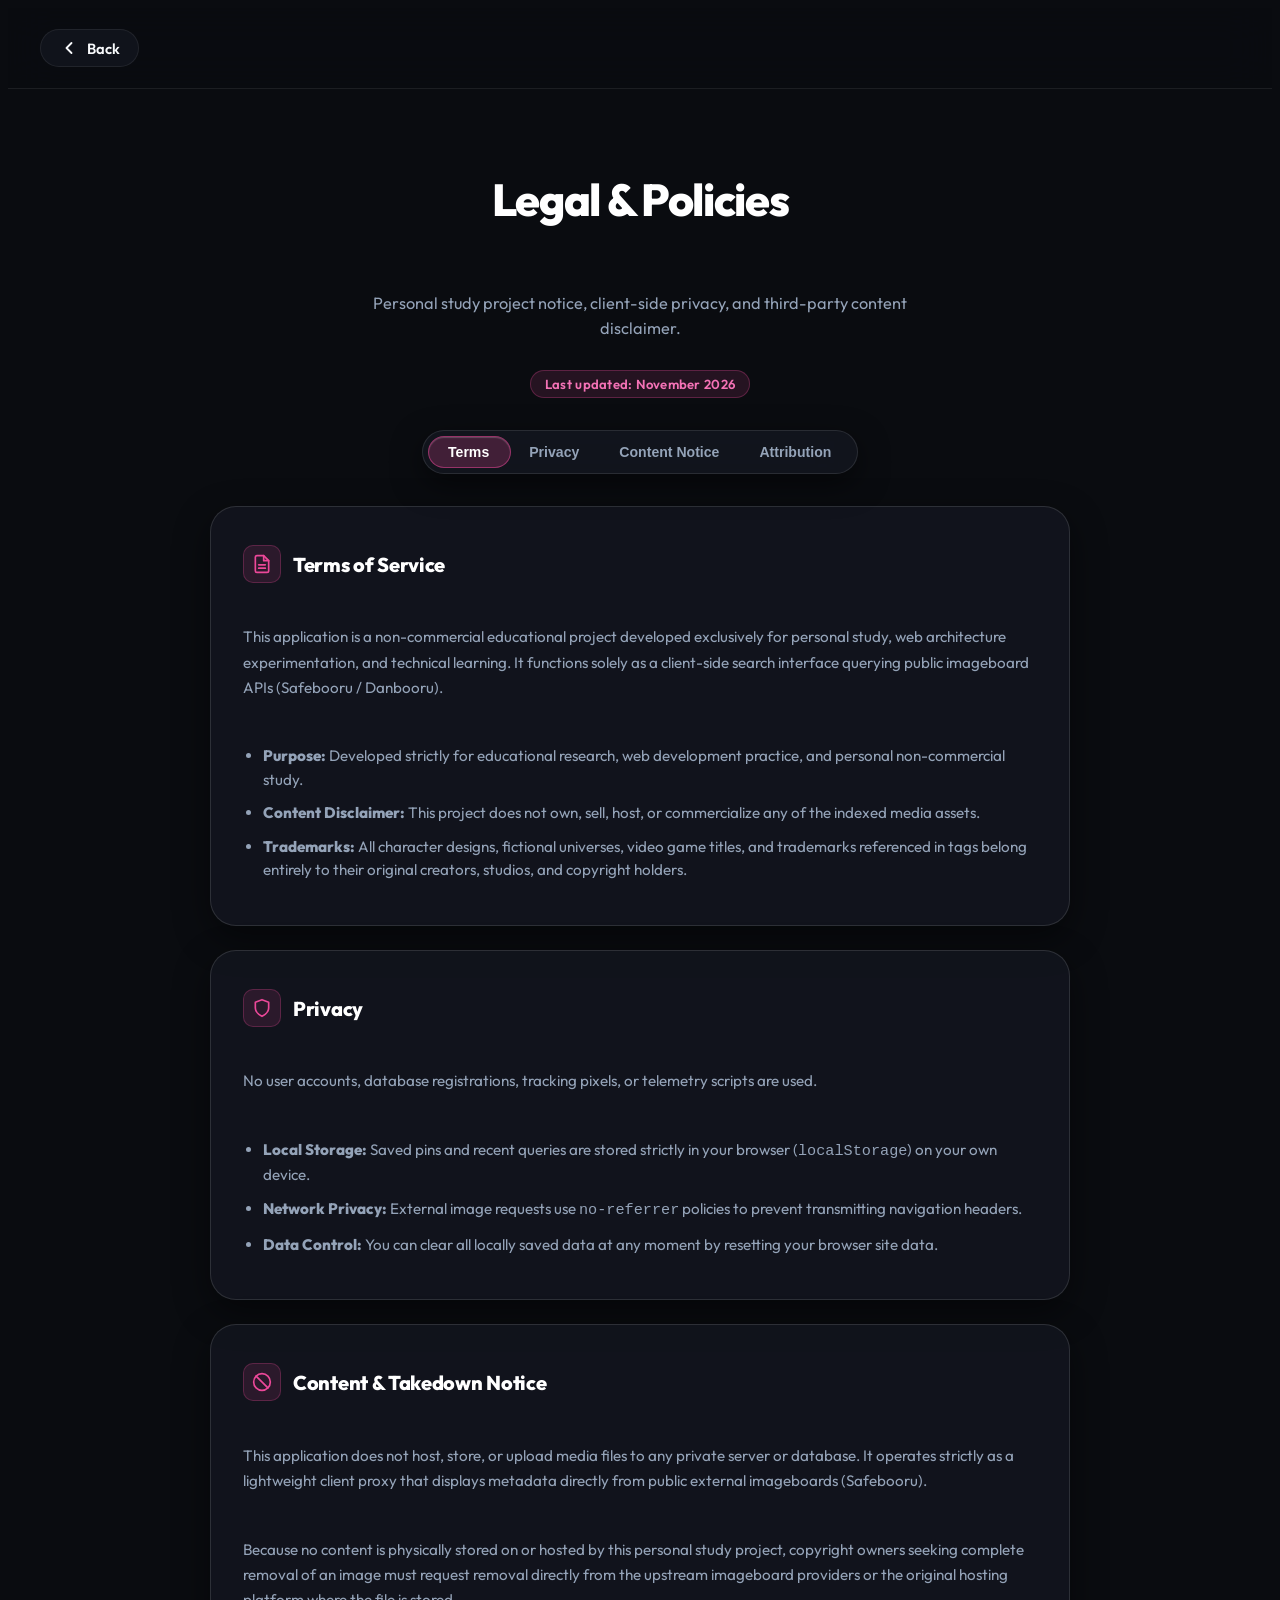
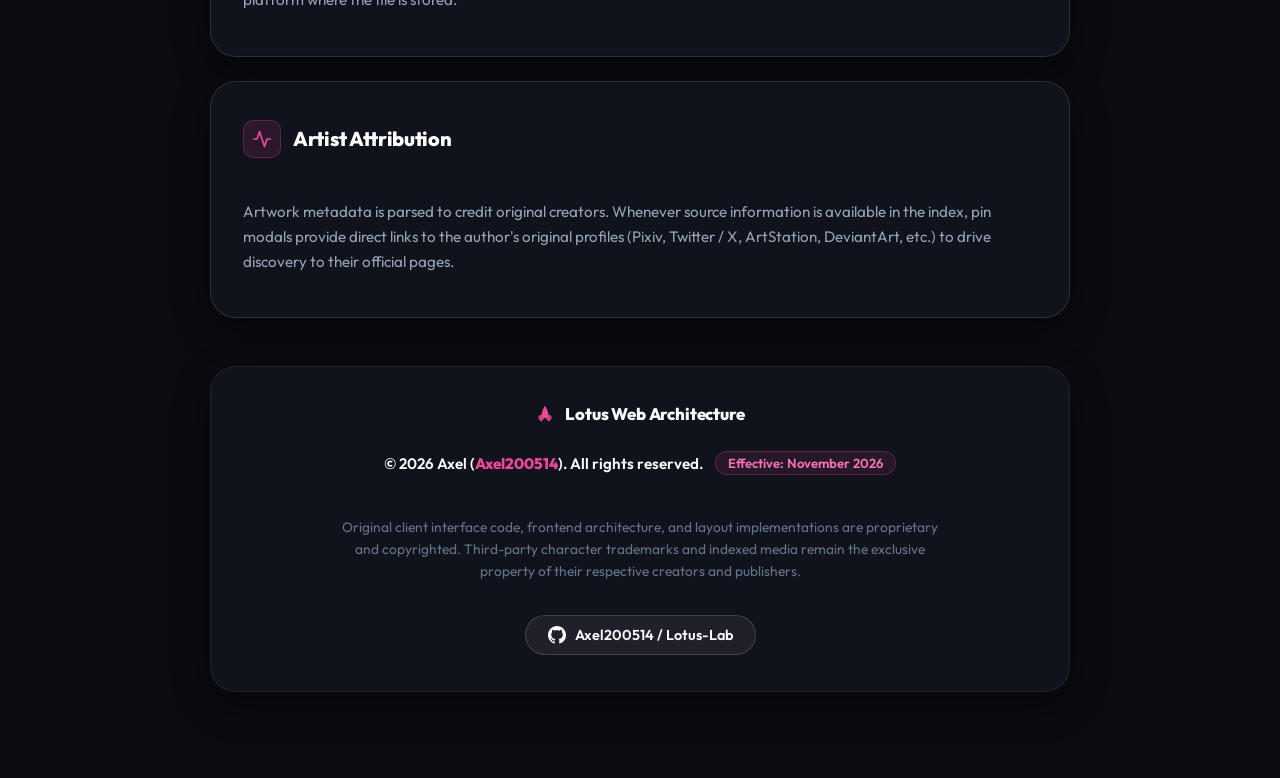
==== legal.html @ e1182fe6 "feat(legal): add last updated badge and effective date November 2026" ====
<!DOCTYPE html>
<html lang="en">
<head>
  <meta charset="UTF-8">
  <meta name="viewport" content="width=device-width, initial-scale=1.0">
  <meta name="referrer" content="no-referrer">
  <title>Legal &amp; Policies</title>
  
  <link rel="stylesheet" href="./styles/variables.css?v=2.9">
  <link rel="stylesheet" href="./styles/reset.css?v=2.9">
  <link rel="stylesheet" href="./styles/layout.css?v=2.9">
  <link rel="stylesheet" href="./styles/utilities.css?v=2.9">
  <link rel="stylesheet" href="./styles/legal.css?v=2.9">

  <link rel="icon" type="image/svg+xml" href="data:image/svg+xml,%3Csvg xmlns='http://www.w3.org/2000/svg' viewBox='0 0 24 24' fill='%23ec4899'%3E%3Cpath d='M12 2C12 2 8 8 8 13C8 15.2091 9.79086 17 12 17C14.2091 17 16 15.2091 16 13C16 8 12 2 12 2Z'/%3E%3Cpath d='M7.5 13C5.567 13 4 14.567 4 16.5C4 18.433 7.5 21 7.5 21C7.5 21 11 18.433 11 16.5C11 14.567 9.433 13 7.5 13Z' fill-opacity='0.8'/%3E%3Cpath d='M16.5 13C14.567 13 13 14.567 13 16.5C13 18.433 16.5 21 16.5 21C16.5 21 20 18.433 20 16.5C20 14.567 18.433 13 16.5 13Z' fill-opacity='0.8'/%3E%3C/svg%3E">
</head>
<body class="legal-page">
  <header class="legal-header">
    <a href="./index.html" class="legal-back-btn" title="Back">
      <svg width="20" height="20" viewBox="0 0 24 24" fill="none" stroke="currentColor" stroke-width="2.2" stroke-linecap="round" stroke-linejoin="round">
        <polyline points="15 18 9 12 15 6"></polyline>
      </svg>
      <span>Back</span>
    </a>
  </header>

  <main class="legal-main">
    <section class="legal-hero">
      <h1 class="legal-hero-title">Legal &amp; Policies</h1>
      <p class="legal-hero-desc">
        Personal study project notice, client-side privacy, and third-party content disclaimer.
      </p>
      <span class="legal-hero-badge">Last updated: November 2026</span>
    </section>

    <nav class="legal-segmented-container" aria-label="Legal navigation">
      <div class="legal-segmented-track">
        <div class="legal-segmented-indicator"></div>
        <button type="button" class="legal-tab-btn active" data-target="terms">Terms</button>
        <button type="button" class="legal-tab-btn" data-target="privacy">Privacy</button>
        <button type="button" class="legal-tab-btn" data-target="dmca">Content Notice</button>
        <button type="button" class="legal-tab-btn" data-target="fair-use">Attribution</button>
      </div>
    </nav>

    <div class="legal-content-sections">
      <article class="legal-card" id="terms">
        <div class="legal-card-header">
          <div class="legal-card-title-group">
            <div class="legal-card-icon">
              <svg width="20" height="20" viewBox="0 0 24 24" fill="none" stroke="currentColor" stroke-width="2" stroke-linecap="round" stroke-linejoin="round">
                <path d="M14 2H6a2 2 0 0 0-2 2v16a2 2 0 0 0 2 2h12a2 2 0 0 0 2-2V8z"></path>
                <polyline points="14 2 14 8 20 8"></polyline>
                <line x1="16" y1="13" x2="8" y2="13"></line>
                <line x1="16" y1="17" x2="8" y2="17"></line>
              </svg>
            </div>
            <h2 class="legal-card-title">Terms of Service</h2>
          </div>
        </div>

        <div class="legal-card-body">
          <p>
            This application is a non-commercial educational project developed exclusively for personal study, web architecture experimentation, and technical learning. It functions solely as a client-side search interface querying public imageboard APIs (Safebooru / Danbooru).
          </p>

          <ul class="legal-list">
            <li><strong>Purpose:</strong> Developed strictly for educational research, web development practice, and personal non-commercial study.</li>
            <li><strong>Content Disclaimer:</strong> This project does not own, sell, host, or commercialize any of the indexed media assets.</li>
            <li><strong>Trademarks:</strong> All character designs, fictional universes, video game titles, and trademarks referenced in tags belong entirely to their original creators, studios, and copyright holders.</li>
          </ul>
        </div>
      </article>

      <article class="legal-card" id="privacy">
        <div class="legal-card-header">
          <div class="legal-card-title-group">
            <div class="legal-card-icon">
              <svg width="20" height="20" viewBox="0 0 24 24" fill="none" stroke="currentColor" stroke-width="2" stroke-linecap="round" stroke-linejoin="round">
                <path d="M12 22s8-4 8-10V5l-8-3-8 3v7c0 6 8 10 8 10z"></path>
              </svg>
            </div>
            <h2 class="legal-card-title">Privacy</h2>
          </div>
        </div>

        <div class="legal-card-body">
          <p>
            No user accounts, database registrations, tracking pixels, or telemetry scripts are used.
          </p>

          <ul class="legal-list">
            <li><strong>Local Storage:</strong> Saved pins and recent queries are stored strictly in your browser (<code>localStorage</code>) on your own device.</li>
            <li><strong>Network Privacy:</strong> External image requests use <code>no-referrer</code> policies to prevent transmitting navigation headers.</li>
            <li><strong>Data Control:</strong> You can clear all locally saved data at any moment by resetting your browser site data.</li>
          </ul>
        </div>
      </article>

      <article class="legal-card" id="dmca">
        <div class="legal-card-header">
          <div class="legal-card-title-group">
            <div class="legal-card-icon">
              <svg width="20" height="20" viewBox="0 0 24 24" fill="none" stroke="currentColor" stroke-width="2" stroke-linecap="round" stroke-linejoin="round">
                <circle cx="12" cy="12" r="10"></circle>
                <line x1="4.93" y1="4.93" x2="19.07" y2="19.07"></line>
              </svg>
            </div>
            <h2 class="legal-card-title">Content &amp; Takedown Notice</h2>
          </div>
        </div>

        <div class="legal-card-body">
          <p>
            This application does not host, store, or upload media files to any private server or database. It operates strictly as a lightweight client proxy that displays metadata directly from public external imageboards (Safebooru).
          </p>

          <p>
            Because no content is physically stored on or hosted by this personal study project, copyright owners seeking complete removal of an image must request removal directly from the upstream imageboard providers or the original hosting platform where the file is stored.
          </p>
        </div>
      </article>

      <article class="legal-card" id="fair-use">
        <div class="legal-card-header">
          <div class="legal-card-title-group">
            <div class="legal-card-icon">
              <svg width="20" height="20" viewBox="0 0 24 24" fill="none" stroke="currentColor" stroke-width="2" stroke-linecap="round" stroke-linejoin="round">
                <polyline points="22 12 18 12 15 21 9 3 6 12 2 12"></polyline>
              </svg>
            </div>
            <h2 class="legal-card-title">Artist Attribution</h2>
          </div>
        </div>

        <div class="legal-card-body">
          <p>
            Artwork metadata is parsed to credit original creators. Whenever source information is available in the index, pin modals provide direct links to the author's original profiles (Pixiv, Twitter / X, ArtStation, DeviantArt, etc.) to drive discovery to their official pages.
          </p>
        </div>
      </article>
    </div>

    <footer class="legal-footer">
      <div class="legal-footer-brand">
        <svg class="legal-footer-icon" width="20" height="20" viewBox="0 0 24 24" fill="currentColor">
          <path d="M12 2C12 2 8 8 8 13C8 15.2091 9.79086 17 12 17C14.2091 17 16 15.2091 16 13C16 8 12 2 12 2Z"/>
          <path d="M7.5 13C5.567 13 4 14.567 4 16.5C4 18.433 7.5 21 7.5 21C7.5 21 11 18.433 11 16.5C11 14.567 9.433 13 7.5 13Z" opacity="0.85"/>
          <path d="M16.5 13C14.567 13 13 14.567 13 16.5C13 18.433 16.5 21 16.5 21C16.5 21 20 18.433 20 16.5C20 14.567 18.433 13 16.5 13Z" opacity="0.85"/>
        </svg>
        <span class="legal-footer-title">Lotus Web Architecture</span>
      </div>

      <div class="legal-footer-meta">
        <p class="legal-footer-copyright">
          &copy; 2026 Axel (<a href="https://github.com/Axel200514" target="_blank" rel="noopener noreferrer" class="legal-footer-author">Axel200514</a>). All rights reserved.
        </p>
        <span class="legal-footer-date">Effective: November 2026</span>
      </div>

      <p class="legal-footer-subtext">
        Original client interface code, frontend architecture, and layout implementations are proprietary and copyrighted. Third-party character trademarks and indexed media remain the exclusive property of their respective creators and publishers.
      </p>

      <div class="legal-footer-links">
        <a href="https://github.com/Axel200514/Lotus-Lab" target="_blank" rel="noopener noreferrer" class="legal-github-btn">
          <svg width="18" height="18" viewBox="0 0 24 24" fill="currentColor">
            <path d="M12 0C5.37 0 0 5.37 0 12c0 5.31 3.435 9.795 8.205 11.385.6.105.825-.255.825-.57 0-.285-.015-1.23-.015-2.235-3.015.555-3.795-.735-4.035-1.41-.135-.345-.72-1.41-1.23-1.695-.42-.225-1.02-.78-.015-.795.945-.015 1.62.87 1.845 1.23 1.08 1.815 2.805 1.305 3.495.99.105-.78.42-1.305.765-1.605-2.67-.3-5.46-1.335-5.46-5.925 0-1.305.465-2.385 1.23-3.225-.12-.3-.54-1.53.12-3.18 0 0 1.005-.315 3.3 1.23.96-.27 1.98-.405 3-.405s2.04.135 3 .405c2.295-1.56 3.3-1.23 3.3-1.23.66 1.65.24 2.88.12 3.18.765.84 1.23 1.905 1.23 3.225 0 4.605-2.805 5.625-5.475 5.925.435.375.81 1.095.81 2.22 0 1.605-.015 2.895-.015 3.3 0 .315.225.69.825.57A12.02 12.02 0 0024 12c0-6.63-5.37-12-12-12z"/>
          </svg>
          <span>Axel200514 / Lotus-Lab</span>
        </a>
      </div>
    </footer>
  </main>

  <script type="module" src="./modules/legal/legal.js?v=2.9"></script>
</body>
</html>
---- styles/variables.css ----
@font-face {
  font-family: "Outfit";
  src: url("./Fonts/Outfit-Light.ttf") format("truetype");
  font-weight: 300;
  font-style: normal;
  font-display: swap;
}

@font-face {
  font-family: "Outfit";
  src: url("./Fonts/Outfit-Regular.ttf") format("truetype");
  font-weight: 400;
  font-style: normal;
  font-display: swap;
}

@font-face {
  font-family: "Outfit";
  src: url("./Fonts/Outfit-SemiBold.ttf") format("truetype");
  font-weight: 600;
  font-style: normal;
  font-display: swap;
}

@font-face {
  font-family: "Outfit";
  src: url("./Fonts/Outfit-ExtraBold.ttf") format("truetype");
  font-weight: 800;
  font-style: normal;
  font-display: swap;
}

:root {
  --bg-primary: #0a0c10;
  --bg-surface: rgba(24, 27, 34, 0.65);
  --bg-surface-hover: rgba(36, 40, 52, 0.8);
  --bg-card: rgba(255, 255, 255, 0.05);
  --bg-input: rgba(255, 255, 255, 0.07);
  --text-primary: #f8fafc;
  --text-secondary: #94a3b8;
  --text-muted: #64748b;
  --brand-lotus: #ec4899;
  --brand-lotus-hover: #db2777;
  --brand-lotus-light: rgba(236, 72, 153, 0.18);
  --border-subtle: rgba(255, 255, 255, 0.1);
  --success: #10b981;
  --radius-sm: 10px;
  --radius-md: 18px;
  --radius-lg: 26px;
  --radius-full: 9999px;
  --font-family: "Outfit", -apple-system, BlinkMacSystemFont, "Segoe UI", Roboto, sans-serif;
  --transition-fast: 200ms cubic-bezier(0.25, 1, 0.5, 1);
  --header-height: 80px;

  --ease-spring: cubic-bezier(0.34, 1.56, 0.64, 1);
  --ease-spring-soft: cubic-bezier(0.25, 1, 0.3, 1);
  --ease-press: cubic-bezier(0.4, 0, 0.2, 1);
  --transition-spring: 360ms cubic-bezier(0.34, 1.56, 0.64, 1);
  --transition-spring-fast: 260ms cubic-bezier(0.34, 1.56, 0.64, 1);
  --transition-press: 110ms cubic-bezier(0.4, 0, 0.2, 1);

  --glass-bg: rgba(22, 25, 34, 0.68);
  --glass-bg-hover: rgba(35, 40, 54, 0.82);
  --glass-border: 1px solid rgba(255, 255, 255, 0.12);
  --glass-border-subtle: 1px solid rgba(255, 255, 255, 0.07);
  --glass-shine: inset 0 1px 1px 0 rgba(255, 255, 255, 0.22);
  --glass-shadow: 0 12px 36px rgba(0, 0, 0, 0.45);
  --glass-blur: blur(24px) saturate(190%);
  --glass-blur-sm: blur(14px) saturate(160%);
}

@keyframes bubble-pop {
  0% {
    transform: scale(0.92);
  }
  55% {
    transform: scale(1.07);
  }
  100% {
    transform: scale(1);
  }
}
---- styles/layout.css ----
.app-container {
  min-height: 100vh;
  display: flex;
  flex-direction: column;
}

.header {
  position: sticky;
  top: 0;
  z-index: 50;
  height: var(--header-height);
  background: rgba(10, 12, 16, 0.72);
  backdrop-filter: var(--glass-blur);
  -webkit-backdrop-filter: var(--glass-blur);
  border-bottom: 1px solid rgba(255, 255, 255, 0.08);
  box-shadow: 0 4px 20px rgba(0, 0, 0, 0.25);
  display: flex;
  align-items: center;
  justify-content: space-between;
  padding: 0 24px;
  gap: 16px;
}

.main-content {
  flex: 1;
  padding: 0 24px 60px;
  max-width: 1920px;
  width: 100%;
  margin: 0 auto;
}

.pins-masonry {
  display: flex;
  gap: 16px;
  align-items: flex-start;
  width: 100%;
}

.pins-masonry .empty-state {
  flex: 1 1 100%;
  width: 100%;
  min-width: 100%;
}

.pins-col {
  flex: 1;
  display: flex;
  flex-direction: column;
  gap: 16px;
  min-width: 0;
}

@media (max-width: 900px) {
  .pins-masonry {
    gap: 12px;
  }
  .pins-col {
    gap: 12px;
  }
}

@media (max-width: 768px) {
  .header {
    backdrop-filter: none;
    -webkit-backdrop-filter: none;
    background: rgba(10, 12, 16, 0.95);
  }
}

@media (max-width: 640px) {
  .header {
    padding: 0 12px;
    gap: 8px;
    height: 54px;
  }
  .main-content {
    padding: 0 8px 95px;
  }
  .pins-masonry {
    gap: 8px;
  }
  .pins-col {
    gap: 8px;
  }
}

.header-info-btn {
  display: inline-flex;
  align-items: center;
  justify-content: center;
  width: 42px;
  height: 42px;
  border-radius: var(--radius-full);
  background: rgba(255, 255, 255, 0.05);
  border: var(--glass-border-subtle);
  color: var(--text-secondary);
  text-decoration: none;
  flex-shrink: 0;
  transition: background-color var(--transition-fast), color var(--transition-fast), transform var(--transition-spring-fast);
}

.header-info-btn:hover {
  background: rgba(255, 255, 255, 0.12);
  color: var(--text-primary);
  transform: scale(1.06);
}

.header-info-btn:active {
  transform: scale(0.94);
}

.end-legal-link {
  display: inline-block;
  margin-top: 8px;
  font-size: 0.85rem;
  color: var(--brand-lotus);
  text-decoration: none;
  transition: opacity var(--transition-fast);
}

.end-legal-link:hover {
  text-decoration: underline;
}
---- styles/legal.css ----
html:has(.legal-page),
body.legal-page {
  scrollbar-width: none;
  -ms-overflow-style: none;
}

html:has(.legal-page)::-webkit-scrollbar,
body.legal-page::-webkit-scrollbar {
  display: none;
  width: 0;
  height: 0;
}

.legal-page {
  min-height: 100vh;
  min-height: 100dvh;
  background-color: var(--bg-primary);
  color: var(--text-primary);
  font-family: var(--font-family);
  display: flex;
  flex-direction: column;
  scrollbar-width: none;
  -ms-overflow-style: none;
}

.legal-page::-webkit-scrollbar {
  display: none;
  width: 0;
  height: 0;
}

.legal-header {
  position: sticky;
  top: 0;
  z-index: 100;
  height: var(--header-height);
  padding: 0 32px;
  display: flex;
  align-items: center;
  background: rgba(10, 12, 16, 0.95);
  backdrop-filter: var(--glass-blur);
  -webkit-backdrop-filter: var(--glass-blur);
  border-bottom: 1px solid rgba(255, 255, 255, 0.08);
}

.legal-back-btn {
  display: inline-flex;
  align-items: center;
  gap: 8px;
  padding: 8px 18px;
  background: var(--glass-bg);
  border: var(--glass-border-subtle);
  border-radius: var(--radius-full);
  color: var(--text-primary);
  text-decoration: none;
  font-size: 0.92rem;
  font-weight: 600;
  transition: transform var(--transition-spring-fast), background-color var(--transition-fast), border-color var(--transition-fast);
}

.legal-back-btn:hover {
  background: var(--glass-bg-hover);
  border-color: rgba(255, 255, 255, 0.2);
  transform: translate3d(-2px, 0, 0);
}

.legal-back-btn:active {
  transform: scale(0.96);
}

.legal-main {
  flex: 1;
  max-width: 860px;
  width: 100%;
  margin: 0 auto;
  padding: 48px 24px 80px;
  display: flex;
  flex-direction: column;
  gap: 32px;
}

.legal-hero {
  text-align: center;
  display: flex;
  flex-direction: column;
  align-items: center;
  gap: 12px;
}

.legal-hero-badge {
  display: inline-flex;
  align-items: center;
  gap: 6px;
  padding: 5px 14px;
  background: rgba(236, 72, 153, 0.12);
  border: 1px solid rgba(236, 72, 153, 0.28);
  border-radius: var(--radius-full);
  color: #f472b6;
  font-size: 0.82rem;
  font-weight: 600;
  letter-spacing: 0.02em;
}

.legal-hero-title {
  font-size: clamp(2rem, 4vw, 2.8rem);
  font-weight: 800;
  letter-spacing: -0.03em;
  line-height: 1.15;
  color: #ffffff;
}

.legal-hero-desc {
  max-width: 580px;
  font-size: 1.02rem;
  color: var(--text-secondary);
  line-height: 1.55;
}

.legal-segmented-container {
  position: sticky;
  top: calc(var(--header-height) + 12px);
  z-index: 50;
  display: flex;
  justify-content: center;
}

.legal-segmented-track {
  position: relative;
  display: flex;
  align-items: center;
  padding: 5px;
  background: rgba(18, 22, 30, 0.95);
  backdrop-filter: var(--glass-blur);
  -webkit-backdrop-filter: var(--glass-blur);
  border: 1px solid rgba(255, 255, 255, 0.1);
  border-radius: var(--radius-full);
  box-shadow: 0 10px 30px rgba(0, 0, 0, 0.5);
  max-width: 100%;
  overflow-x: auto;
  scrollbar-width: none;
  -ms-overflow-style: none;
}

.legal-segmented-track::-webkit-scrollbar {
  display: none;
  width: 0;
  height: 0;
}

.legal-segmented-indicator {
  position: absolute;
  top: 5px;
  bottom: 5px;
  left: 0;
  border-radius: var(--radius-full);
  background: rgba(236, 72, 153, 0.22);
  border: 1px solid rgba(236, 72, 153, 0.5);
  box-shadow: inset 0 1px 1px 0 rgba(255, 255, 255, 0.2);
  transition: transform 320ms cubic-bezier(0.16, 1, 0.3, 1), width 320ms cubic-bezier(0.16, 1, 0.3, 1);
  pointer-events: none;
}

.legal-tab-btn {
  position: relative;
  z-index: 2;
  border: none;
  background: transparent;
  color: var(--text-secondary);
  font-size: 0.88rem;
  font-weight: 600;
  padding: 8px 20px;
  border-radius: var(--radius-full);
  cursor: pointer;
  white-space: nowrap;
  transition: color var(--transition-fast), transform var(--transition-press);
}

.legal-tab-btn:active {
  transform: scale(0.96);
}

.legal-tab-btn.active {
  color: #ffffff;
}

.legal-content-sections {
  display: flex;
  flex-direction: column;
  gap: 24px;
}

.legal-card {
  position: relative;
  padding: 28px 32px;
  background: var(--glass-bg);
  border: var(--glass-border);
  box-shadow: var(--glass-shadow);
  border-radius: var(--radius-lg);
  display: flex;
  flex-direction: column;
  gap: 16px;
  transition: border-color var(--transition-fast);
}

@media (hover: hover) {
  .legal-card:hover {
    transform: translate3d(0, -2px, 0);
    border-color: rgba(255, 255, 255, 0.18);
  }
}

.legal-card-header {
  display: flex;
  align-items: center;
  justify-content: space-between;
}

.legal-card-title-group {
  display: flex;
  align-items: center;
  gap: 12px;
}

.legal-card-icon {
  width: 36px;
  height: 36px;
  border-radius: 10px;
  display: flex;
  align-items: center;
  justify-content: center;
  background: rgba(236, 72, 153, 0.12);
  color: var(--brand-lotus);
  border: 1px solid rgba(236, 72, 153, 0.25);
  flex-shrink: 0;
}

.legal-card-title {
  font-size: 1.25rem;
  font-weight: 700;
  letter-spacing: -0.015em;
  color: #ffffff;
}

.legal-card-body {
  display: flex;
  flex-direction: column;
  gap: 14px;
  color: var(--text-secondary);
  font-size: 0.95rem;
  line-height: 1.65;
}

.legal-card-body p strong {
  color: var(--text-primary);
}

.legal-list {
  display: flex;
  flex-direction: column;
  gap: 10px;
  padding-left: 20px;
}

.legal-list li {
  line-height: 1.55;
}

.legal-inline-link {
  color: var(--brand-lotus);
  text-decoration: none;
  font-weight: 600;
  transition: opacity var(--transition-fast);
}

.legal-inline-link:hover {
  text-decoration: underline;
}

.legal-footer {
  margin-top: 16px;
  padding: 36px 32px;
  background: var(--glass-bg);
  border: var(--glass-border-subtle);
  border-radius: var(--radius-lg);
  box-shadow: var(--glass-shadow);
  display: flex;
  flex-direction: column;
  align-items: center;
  text-align: center;
  gap: 14px;
}

.legal-footer-brand {
  display: inline-flex;
  align-items: center;
  gap: 10px;
}

.legal-footer-icon {
  color: var(--brand-lotus);
}

.legal-footer-title {
  font-size: 1.05rem;
  font-weight: 700;
  letter-spacing: -0.01em;
  color: var(--text-primary);
}

.legal-footer-meta {
  display: flex;
  align-items: center;
  justify-content: center;
  flex-wrap: wrap;
  gap: 12px;
}

.legal-footer-copyright {
  font-size: 0.95rem;
  font-weight: 600;
  color: var(--text-primary);
}

.legal-footer-date {
  font-size: 0.82rem;
  font-weight: 600;
  color: #f472b6;
  background: rgba(236, 72, 153, 0.1);
  padding: 3px 12px;
  border-radius: var(--radius-full);
  border: 1px solid rgba(236, 72, 153, 0.25);
}

.legal-footer-author {
  color: var(--brand-lotus);
  text-decoration: none;
  font-weight: 700;
  transition: opacity var(--transition-fast);
}

.legal-footer-author:hover {
  text-decoration: underline;
}

.legal-footer-subtext {
  max-width: 620px;
  font-size: 0.86rem;
  color: var(--text-muted);
  line-height: 1.6;
}

.legal-footer-links {
  margin-top: 6px;
  display: flex;
  align-items: center;
  justify-content: center;
  gap: 12px;
}

.legal-github-btn {
  display: inline-flex;
  align-items: center;
  gap: 9px;
  padding: 10px 22px;
  background: rgba(255, 255, 255, 0.06);
  border: 1px solid rgba(255, 255, 255, 0.14);
  border-radius: var(--radius-full);
  color: var(--text-primary);
  text-decoration: none;
  font-size: 0.9rem;
  font-weight: 600;
  transition: background-color var(--transition-fast), border-color var(--transition-fast), transform var(--transition-spring-fast);
}

.legal-github-btn:hover {
  background: rgba(255, 255, 255, 0.12);
  border-color: rgba(255, 255, 255, 0.28);
  transform: translate3d(0, -2px, 0);
}

.legal-github-btn:active {
  transform: scale(0.96);
}

@media (max-width: 768px) {
  .legal-header {
    height: 56px;
    background: #0a0c10;
    backdrop-filter: none;
    -webkit-backdrop-filter: none;
    border-bottom: 1px solid rgba(255, 255, 255, 0.08);
    padding: 0 16px;
  }

  .legal-segmented-container {
    top: 64px;
    padding: 0;
  }

  .legal-segmented-track {
    background: rgba(22, 27, 36, 0.98);
    backdrop-filter: none;
    -webkit-backdrop-filter: none;
    box-shadow: 0 8px 24px rgba(0, 0, 0, 0.6);
  }

  .legal-main {
    padding: 20px 16px 60px;
    gap: 20px;
  }

  .legal-hero {
    gap: 8px;
  }

  .legal-hero-title {
    font-size: 1.75rem;
  }

  .legal-hero-desc {
    font-size: 0.92rem;
  }

  .legal-card {
    padding: 20px 16px;
  }

  .legal-footer {
    padding: 24px 18px;
    gap: 12px;
  }

  .legal-footer-subtext {
    font-size: 0.82rem;
  }
}
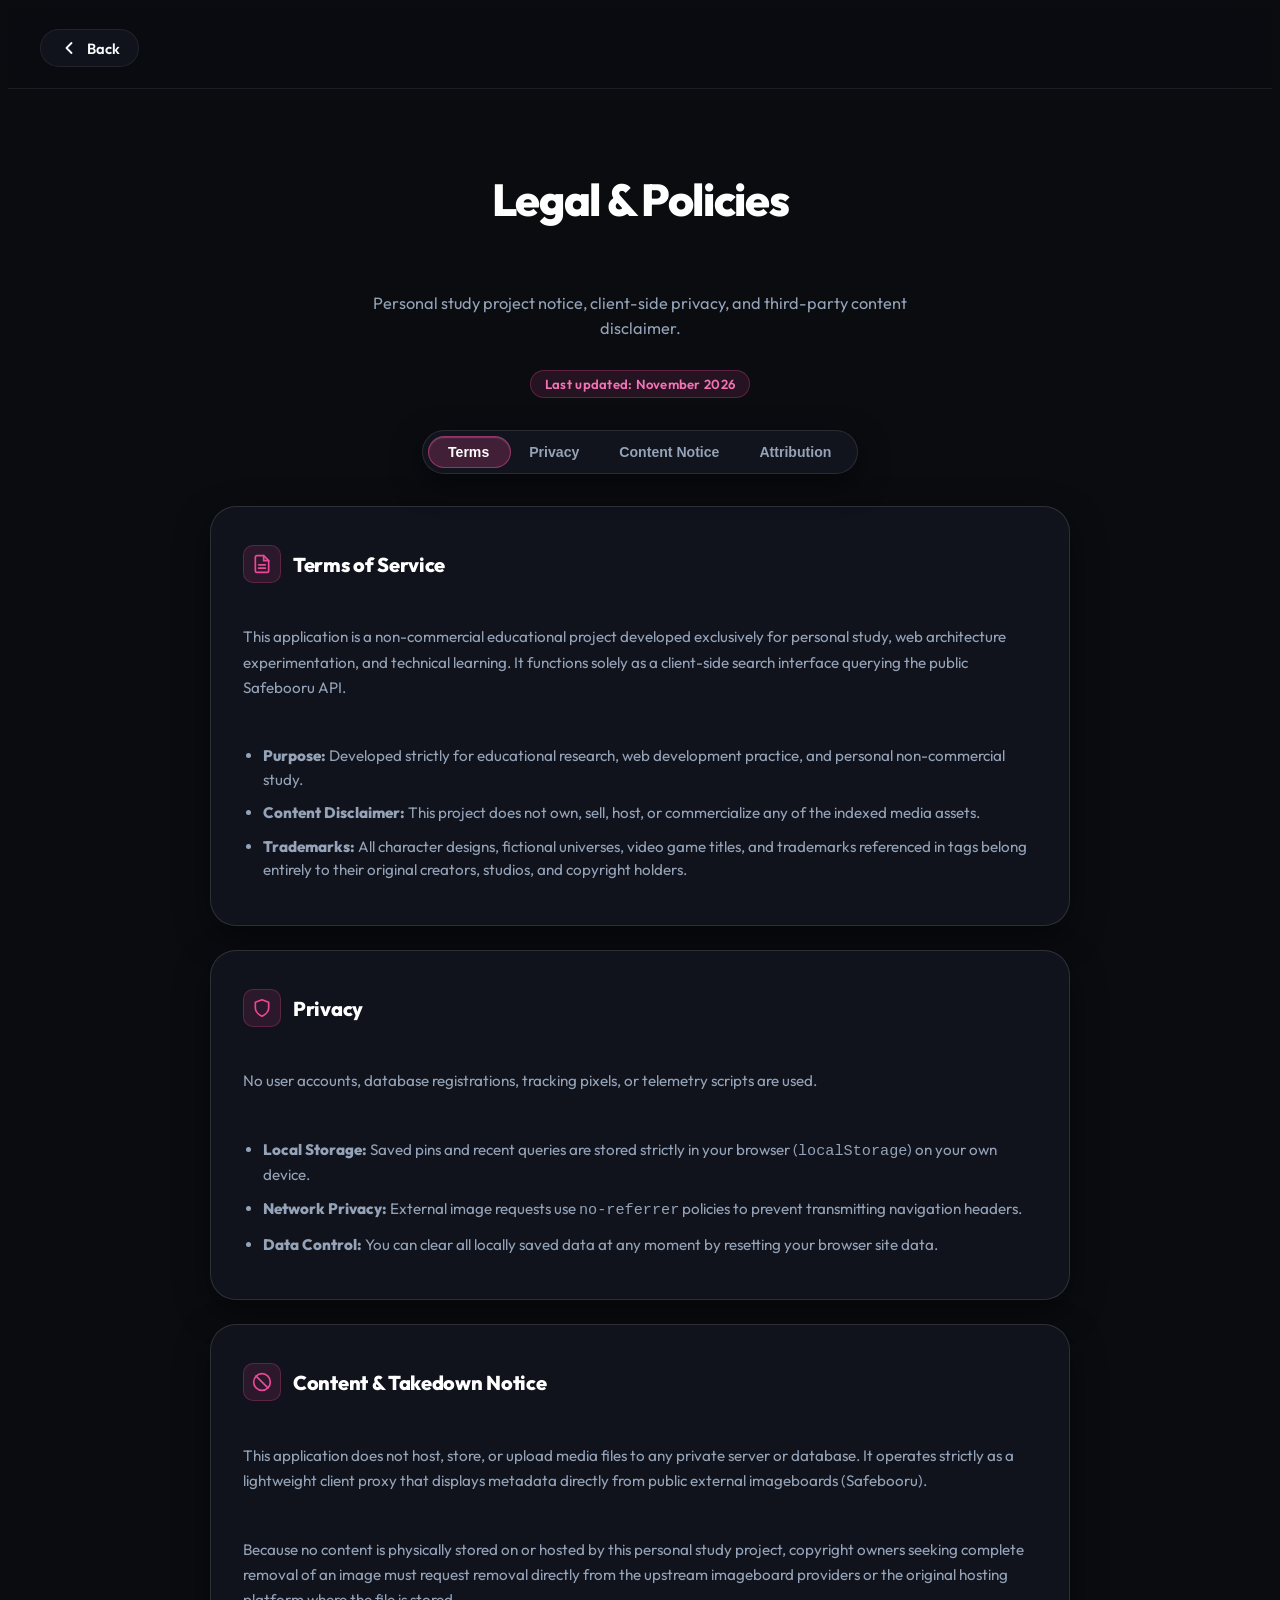
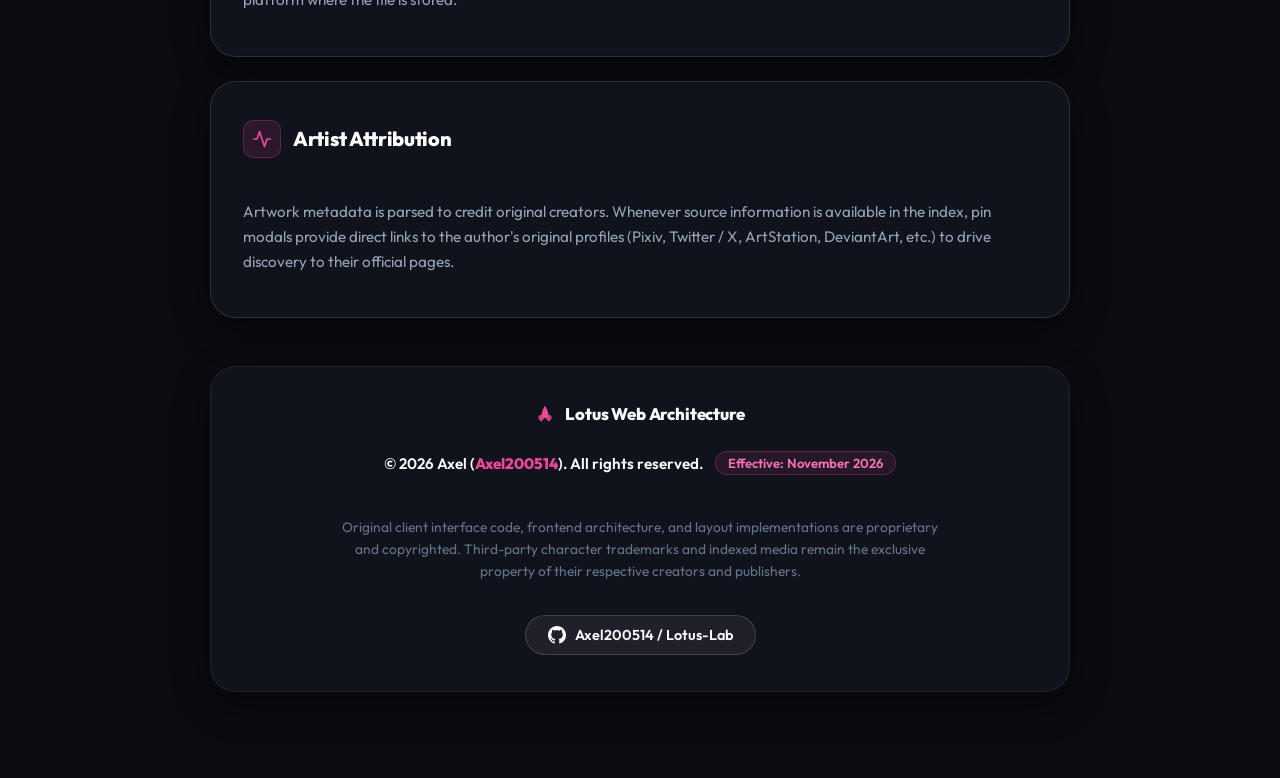
==== commit ecb8070d: "Lotus-Lab" ====
--- a/legal.html
+++ b/legal.html
@@ -6,11 +6,11 @@
   <meta name="referrer" content="no-referrer">
   <title>Legal &amp; Policies</title>
   
-  <link rel="stylesheet" href="./styles/variables.css?v=2.9">
-  <link rel="stylesheet" href="./styles/reset.css?v=2.9">
-  <link rel="stylesheet" href="./styles/layout.css?v=2.9">
-  <link rel="stylesheet" href="./styles/utilities.css?v=2.9">
-  <link rel="stylesheet" href="./styles/legal.css?v=2.9">
+  <link rel="stylesheet" href="./styles/variables.css?v=3.6">
+  <link rel="stylesheet" href="./styles/reset.css?v=3.6">
+  <link rel="stylesheet" href="./styles/layout.css?v=3.6">
+  <link rel="stylesheet" href="./styles/utilities.css?v=3.6">
+  <link rel="stylesheet" href="./styles/legal.css?v=3.6">
 
   <link rel="icon" type="image/svg+xml" href="data:image/svg+xml,%3Csvg xmlns='http://www.w3.org/2000/svg' viewBox='0 0 24 24' fill='%23ec4899'%3E%3Cpath d='M12 2C12 2 8 8 8 13C8 15.2091 9.79086 17 12 17C14.2091 17 16 15.2091 16 13C16 8 12 2 12 2Z'/%3E%3Cpath d='M7.5 13C5.567 13 4 14.567 4 16.5C4 18.433 7.5 21 7.5 21C7.5 21 11 18.433 11 16.5C11 14.567 9.433 13 7.5 13Z' fill-opacity='0.8'/%3E%3Cpath d='M16.5 13C14.567 13 13 14.567 13 16.5C13 18.433 16.5 21 16.5 21C16.5 21 20 18.433 20 16.5C20 14.567 18.433 13 16.5 13Z' fill-opacity='0.8'/%3E%3C/svg%3E">
 </head>
@@ -61,7 +61,7 @@
 
         <div class="legal-card-body">
           <p>
-            This application is a non-commercial educational project developed exclusively for personal study, web architecture experimentation, and technical learning. It functions solely as a client-side search interface querying public imageboard APIs (Safebooru / Danbooru).
+            This application is a non-commercial educational project developed exclusively for personal study, web architecture experimentation, and technical learning. It functions solely as a client-side search interface querying the public Safebooru API.
           </p>
 
           <ul class="legal-list">
@@ -153,7 +153,7 @@
 
       <div class="legal-footer-meta">
         <p class="legal-footer-copyright">
-          &copy; 2026 Axel (<a href="https://github.com/Axel200514" target="_blank" rel="noopener noreferrer" class="legal-footer-author">Axel200514</a>). All rights reserved.
+          &copy; <span id="legal-copyright-year">2026</span> Axel (<a href="https://github.com/Axel200514" target="_blank" rel="noopener noreferrer" class="legal-footer-author">Axel200514</a>). All rights reserved.
         </p>
         <span class="legal-footer-date">Effective: November 2026</span>
       </div>
@@ -173,6 +173,6 @@
     </footer>
   </main>
 
-  <script type="module" src="./modules/legal/legal.js?v=2.9"></script>
+  <script type="module" src="./modules/legal/legal.js?v=3.6"></script>
 </body>
 </html>
--- a/styles/layout.css
+++ b/styles/layout.css
@@ -65,6 +65,9 @@
     -webkit-backdrop-filter: none;
     background: rgba(10, 12, 16, 0.95);
   }
+  .main-content {
+    padding: 0 16px 95px;
+  }
 }
 
 @media (max-width: 640px) {
@@ -109,15 +112,4 @@
   transform: scale(0.94);
 }
 
-.end-legal-link {
-  display: inline-block;
-  margin-top: 8px;
-  font-size: 0.85rem;
-  color: var(--brand-lotus);
-  text-decoration: none;
-  transition: opacity var(--transition-fast);
-}
 
-.end-legal-link:hover {
-  text-decoration: underline;
-}
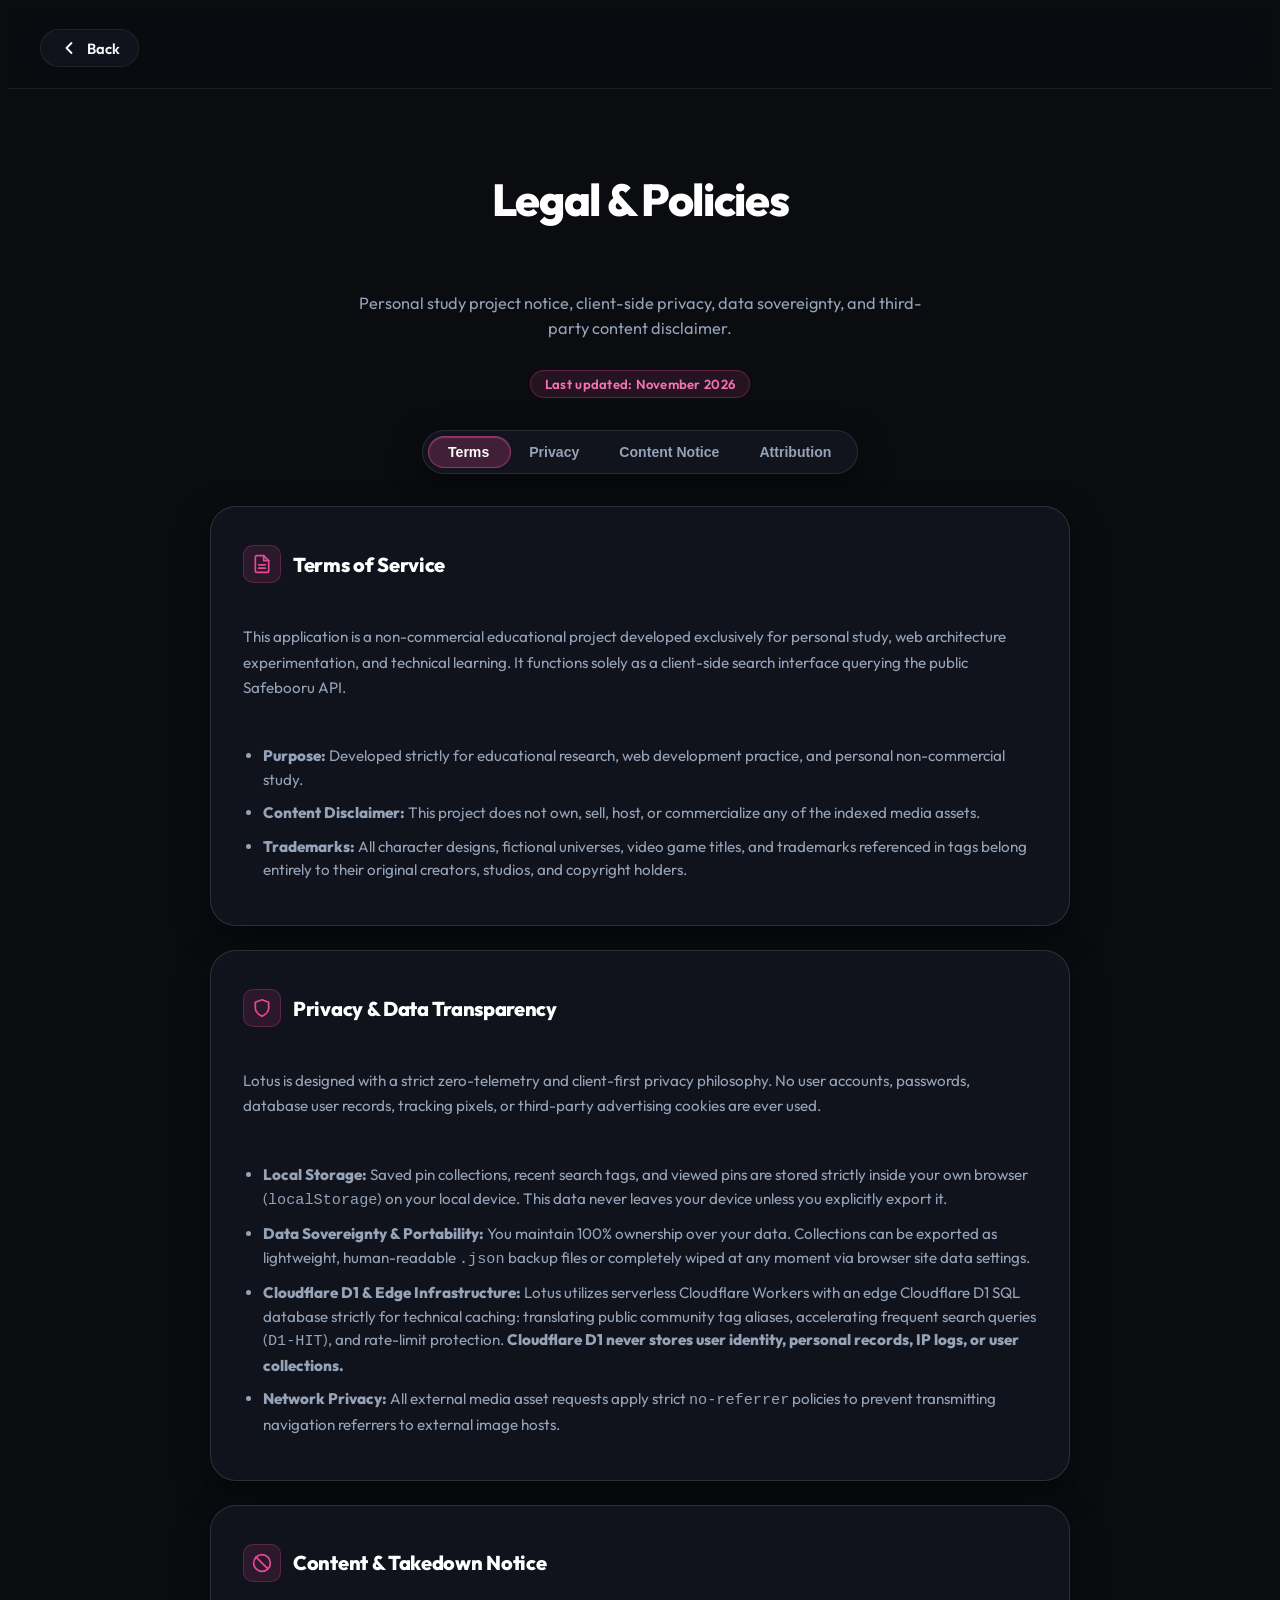
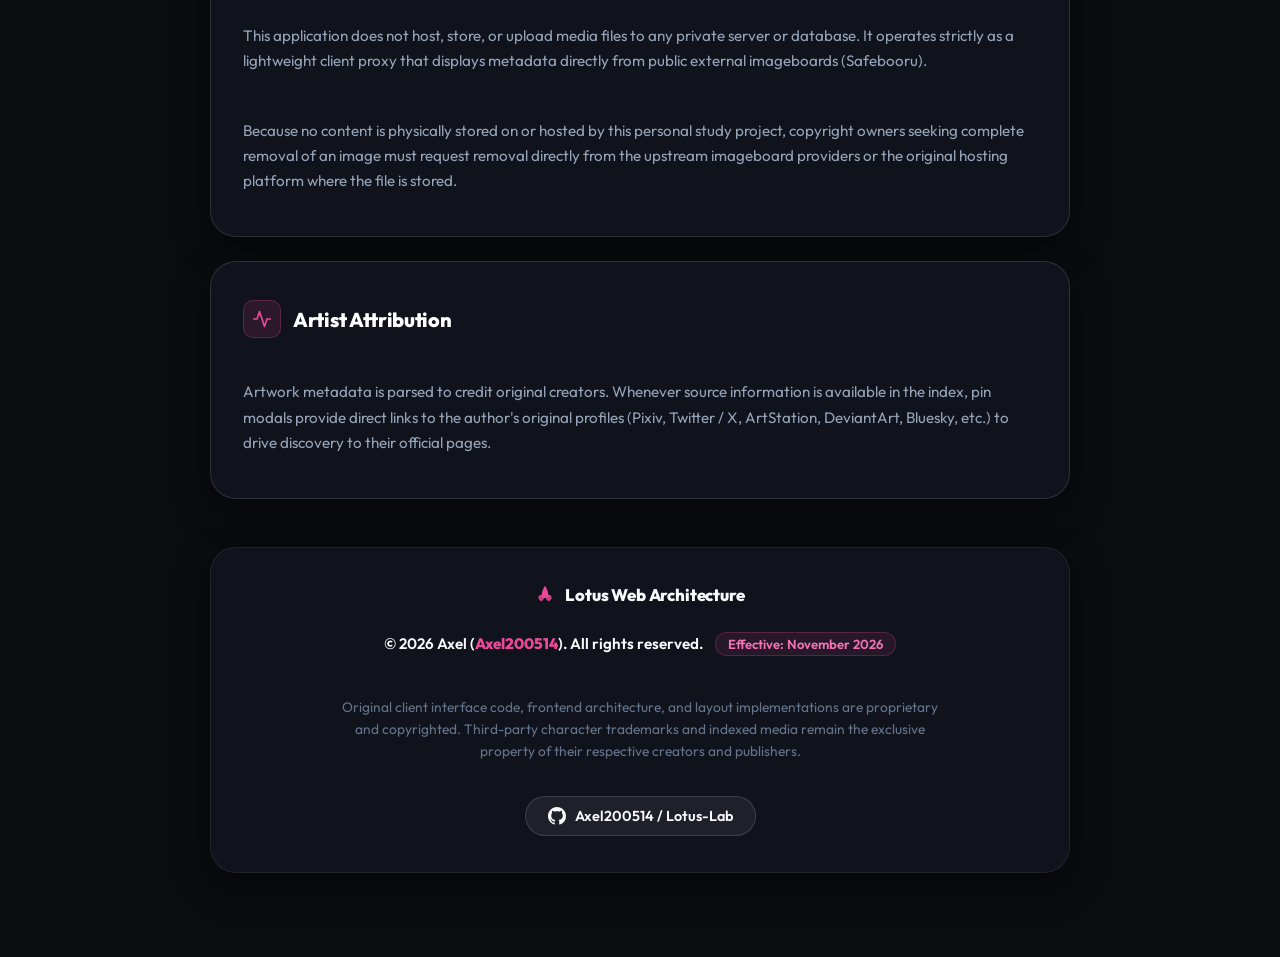
==== commit 443dd1c0: "docs: update legal page and documentation" ====
--- a/legal.html
+++ b/legal.html
@@ -4,19 +4,19 @@
   <meta charset="UTF-8">
   <meta name="viewport" content="width=device-width, initial-scale=1.0">
   <meta name="referrer" content="no-referrer">
-  <title>Legal &amp; Policies</title>
+  <title>Legal &amp; Policies | Lotus</title>
   
-  <link rel="stylesheet" href="./styles/variables.css?v=3.6">
-  <link rel="stylesheet" href="./styles/reset.css?v=3.6">
-  <link rel="stylesheet" href="./styles/layout.css?v=3.6">
-  <link rel="stylesheet" href="./styles/utilities.css?v=3.6">
-  <link rel="stylesheet" href="./styles/legal.css?v=3.6">
+  <link rel="stylesheet" href="./styles/variables.css?v=5.0">
+  <link rel="stylesheet" href="./styles/reset.css?v=5.0">
+  <link rel="stylesheet" href="./styles/layout.css?v=5.0">
+  <link rel="stylesheet" href="./styles/utilities.css?v=5.0">
+  <link rel="stylesheet" href="./styles/legal.css?v=5.0">
 
   <link rel="icon" type="image/svg+xml" href="data:image/svg+xml,%3Csvg xmlns='http://www.w3.org/2000/svg' viewBox='0 0 24 24' fill='%23ec4899'%3E%3Cpath d='M12 2C12 2 8 8 8 13C8 15.2091 9.79086 17 12 17C14.2091 17 16 15.2091 16 13C16 8 12 2 12 2Z'/%3E%3Cpath d='M7.5 13C5.567 13 4 14.567 4 16.5C4 18.433 7.5 21 7.5 21C7.5 21 11 18.433 11 16.5C11 14.567 9.433 13 7.5 13Z' fill-opacity='0.8'/%3E%3Cpath d='M16.5 13C14.567 13 13 14.567 13 16.5C13 18.433 16.5 21 16.5 21C16.5 21 20 18.433 20 16.5C20 14.567 18.433 13 16.5 13Z' fill-opacity='0.8'/%3E%3C/svg%3E">
 </head>
 <body class="legal-page">
   <header class="legal-header">
-    <a href="./index.html" class="legal-back-btn" title="Back">
+    <a href="./index.html" class="legal-back-btn" title="Back to Lotus">
       <svg width="20" height="20" viewBox="0 0 24 24" fill="none" stroke="currentColor" stroke-width="2.2" stroke-linecap="round" stroke-linejoin="round">
         <polyline points="15 18 9 12 15 6"></polyline>
       </svg>
@@ -28,7 +28,7 @@
     <section class="legal-hero">
       <h1 class="legal-hero-title">Legal &amp; Policies</h1>
       <p class="legal-hero-desc">
-        Personal study project notice, client-side privacy, and third-party content disclaimer.
+        Personal study project notice, client-side privacy, data sovereignty, and third-party content disclaimer.
       </p>
       <span class="legal-hero-badge">Last updated: November 2026</span>
     </section>
@@ -80,19 +80,20 @@
                 <path d="M12 22s8-4 8-10V5l-8-3-8 3v7c0 6 8 10 8 10z"></path>
               </svg>
             </div>
-            <h2 class="legal-card-title">Privacy</h2>
+            <h2 class="legal-card-title">Privacy &amp; Data Transparency</h2>
           </div>
         </div>
 
         <div class="legal-card-body">
           <p>
-            No user accounts, database registrations, tracking pixels, or telemetry scripts are used.
+            Lotus is designed with a strict zero-telemetry and client-first privacy philosophy. No user accounts, passwords, database user records, tracking pixels, or third-party advertising cookies are ever used.
           </p>
 
           <ul class="legal-list">
-            <li><strong>Local Storage:</strong> Saved pins and recent queries are stored strictly in your browser (<code>localStorage</code>) on your own device.</li>
-            <li><strong>Network Privacy:</strong> External image requests use <code>no-referrer</code> policies to prevent transmitting navigation headers.</li>
-            <li><strong>Data Control:</strong> You can clear all locally saved data at any moment by resetting your browser site data.</li>
+            <li><strong>Local Storage:</strong> Saved pin collections, recent search tags, and viewed pins are stored strictly inside your own browser (<code>localStorage</code>) on your local device. This data never leaves your device unless you explicitly export it.</li>
+            <li><strong>Data Sovereignty &amp; Portability:</strong> You maintain 100% ownership over your data. Collections can be exported as lightweight, human-readable <code>.json</code> backup files or completely wiped at any moment via browser site data settings.</li>
+            <li><strong>Cloudflare D1 &amp; Edge Infrastructure:</strong> Lotus utilizes serverless Cloudflare Workers with an edge Cloudflare D1 SQL database strictly for technical caching: translating public community tag aliases, accelerating frequent search queries (<code>D1-HIT</code>), and rate-limit protection. <strong>Cloudflare D1 never stores user identity, personal records, IP logs, or user collections.</strong></li>
+            <li><strong>Network Privacy:</strong> All external media asset requests apply strict <code>no-referrer</code> policies to prevent transmitting navigation referrers to external image hosts.</li>
           </ul>
         </div>
       </article>
@@ -135,7 +136,7 @@
 
         <div class="legal-card-body">
           <p>
-            Artwork metadata is parsed to credit original creators. Whenever source information is available in the index, pin modals provide direct links to the author's original profiles (Pixiv, Twitter / X, ArtStation, DeviantArt, etc.) to drive discovery to their official pages.
+            Artwork metadata is parsed to credit original creators. Whenever source information is available in the index, pin modals provide direct links to the author's original profiles (Pixiv, Twitter / X, ArtStation, DeviantArt, Bluesky, etc.) to drive discovery to their official pages.
           </p>
         </div>
       </article>
@@ -173,6 +174,6 @@
     </footer>
   </main>
 
-  <script type="module" src="./modules/legal/legal.js?v=3.6"></script>
+  <script type="module" src="./modules/legal/legal.js?v=5.0"></script>
 </body>
 </html>
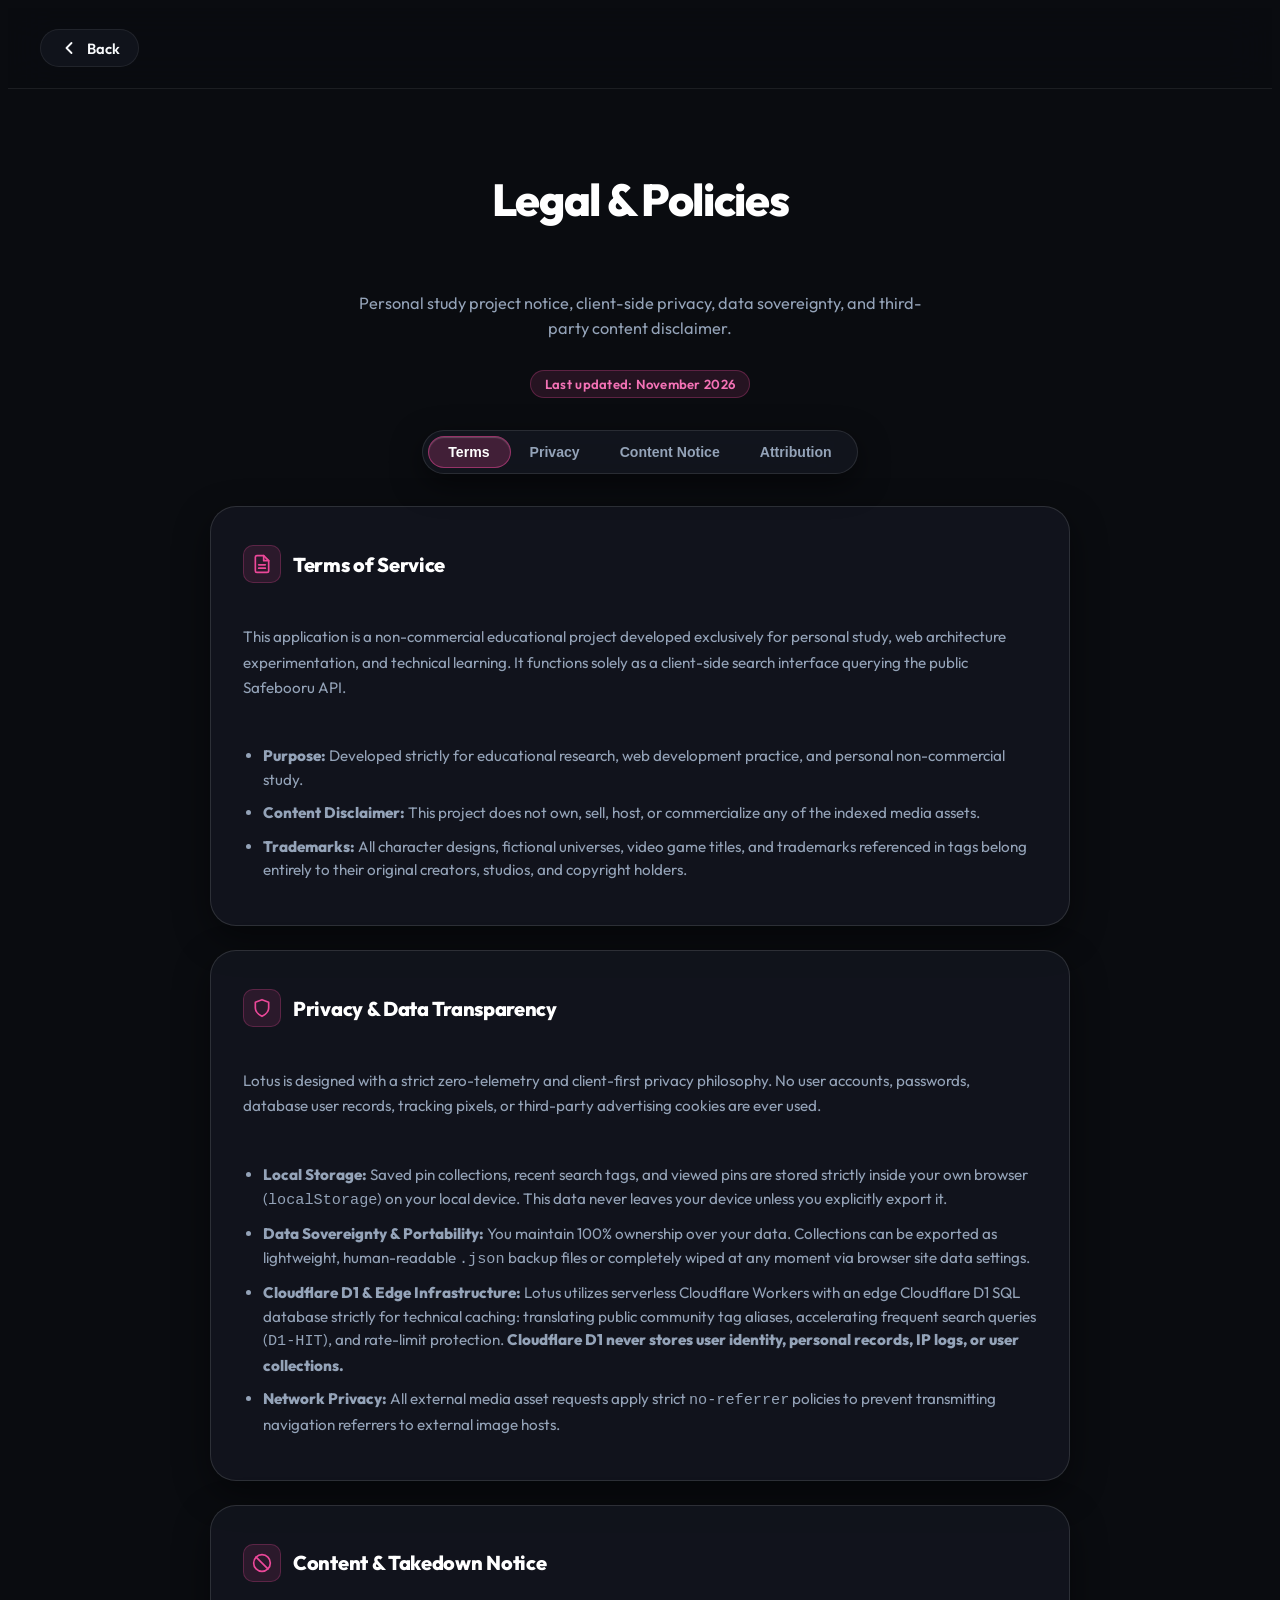
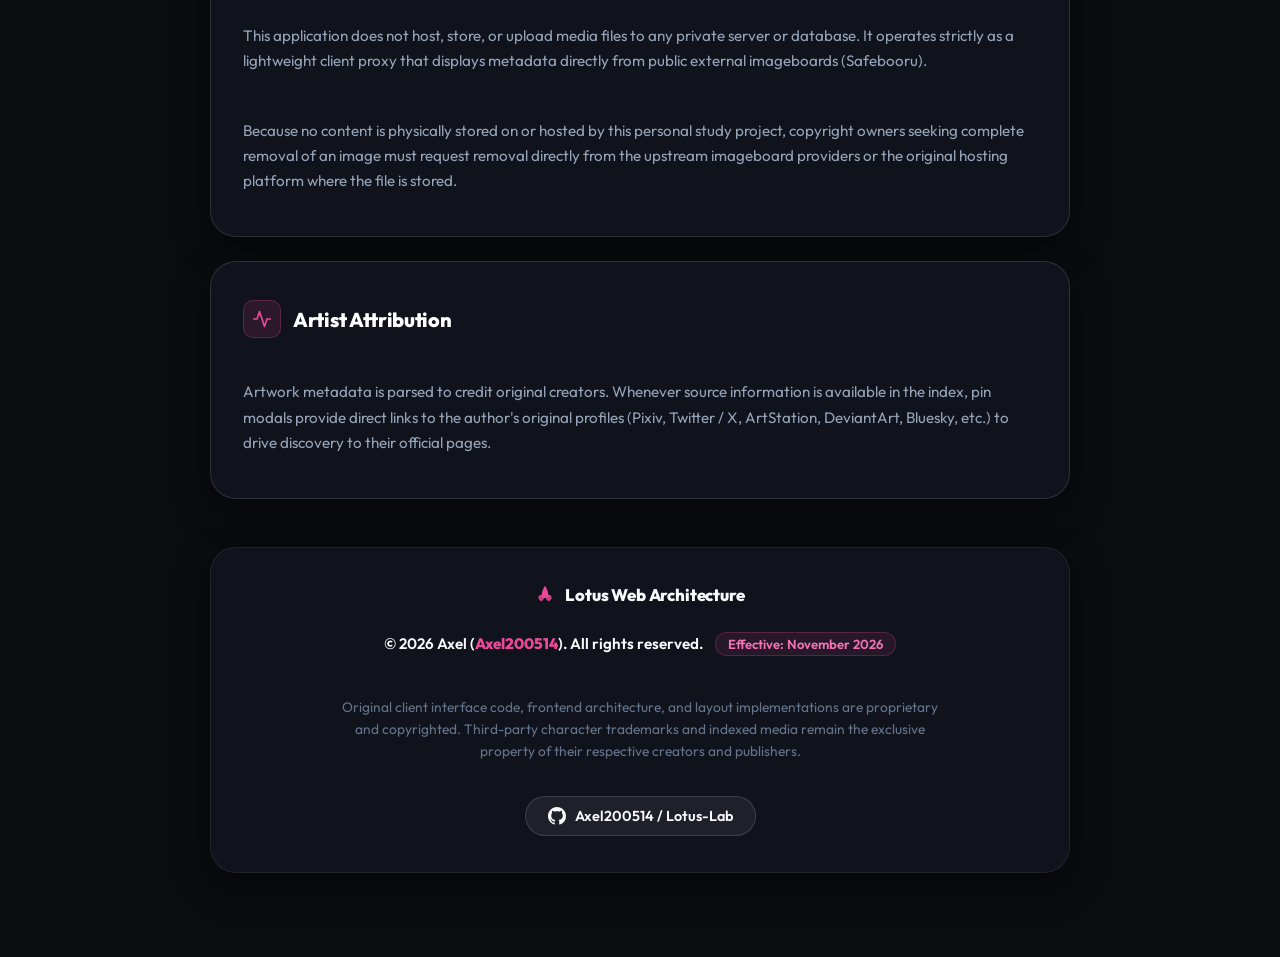
==== commit 5f3713c4: "chore: bump cache version to v6.1" ====
--- a/legal.html
+++ b/legal.html
@@ -6,11 +6,11 @@
   <meta name="referrer" content="no-referrer">
   <title>Legal &amp; Policies | Lotus</title>
   
-  <link rel="stylesheet" href="./styles/variables.css?v=5.0">
-  <link rel="stylesheet" href="./styles/reset.css?v=5.0">
-  <link rel="stylesheet" href="./styles/layout.css?v=5.0">
-  <link rel="stylesheet" href="./styles/utilities.css?v=5.0">
-  <link rel="stylesheet" href="./styles/legal.css?v=5.0">
+  <link rel="stylesheet" href="./styles/variables.css?v=6.1">
+  <link rel="stylesheet" href="./styles/reset.css?v=6.1">
+  <link rel="stylesheet" href="./styles/layout.css?v=6.1">
+  <link rel="stylesheet" href="./styles/utilities.css?v=6.1">
+  <link rel="stylesheet" href="./styles/legal.css?v=6.1">
 
   <link rel="icon" type="image/svg+xml" href="data:image/svg+xml,%3Csvg xmlns='http://www.w3.org/2000/svg' viewBox='0 0 24 24' fill='%23ec4899'%3E%3Cpath d='M12 2C12 2 8 8 8 13C8 15.2091 9.79086 17 12 17C14.2091 17 16 15.2091 16 13C16 8 12 2 12 2Z'/%3E%3Cpath d='M7.5 13C5.567 13 4 14.567 4 16.5C4 18.433 7.5 21 7.5 21C7.5 21 11 18.433 11 16.5C11 14.567 9.433 13 7.5 13Z' fill-opacity='0.8'/%3E%3Cpath d='M16.5 13C14.567 13 13 14.567 13 16.5C13 18.433 16.5 21 16.5 21C16.5 21 20 18.433 20 16.5C20 14.567 18.433 13 16.5 13Z' fill-opacity='0.8'/%3E%3C/svg%3E">
 </head>
@@ -174,6 +174,6 @@
     </footer>
   </main>
 
-  <script type="module" src="./modules/legal/legal.js?v=5.0"></script>
+  <script type="module" src="./modules/legal/legal.js?v=6.1"></script>
 </body>
 </html>
